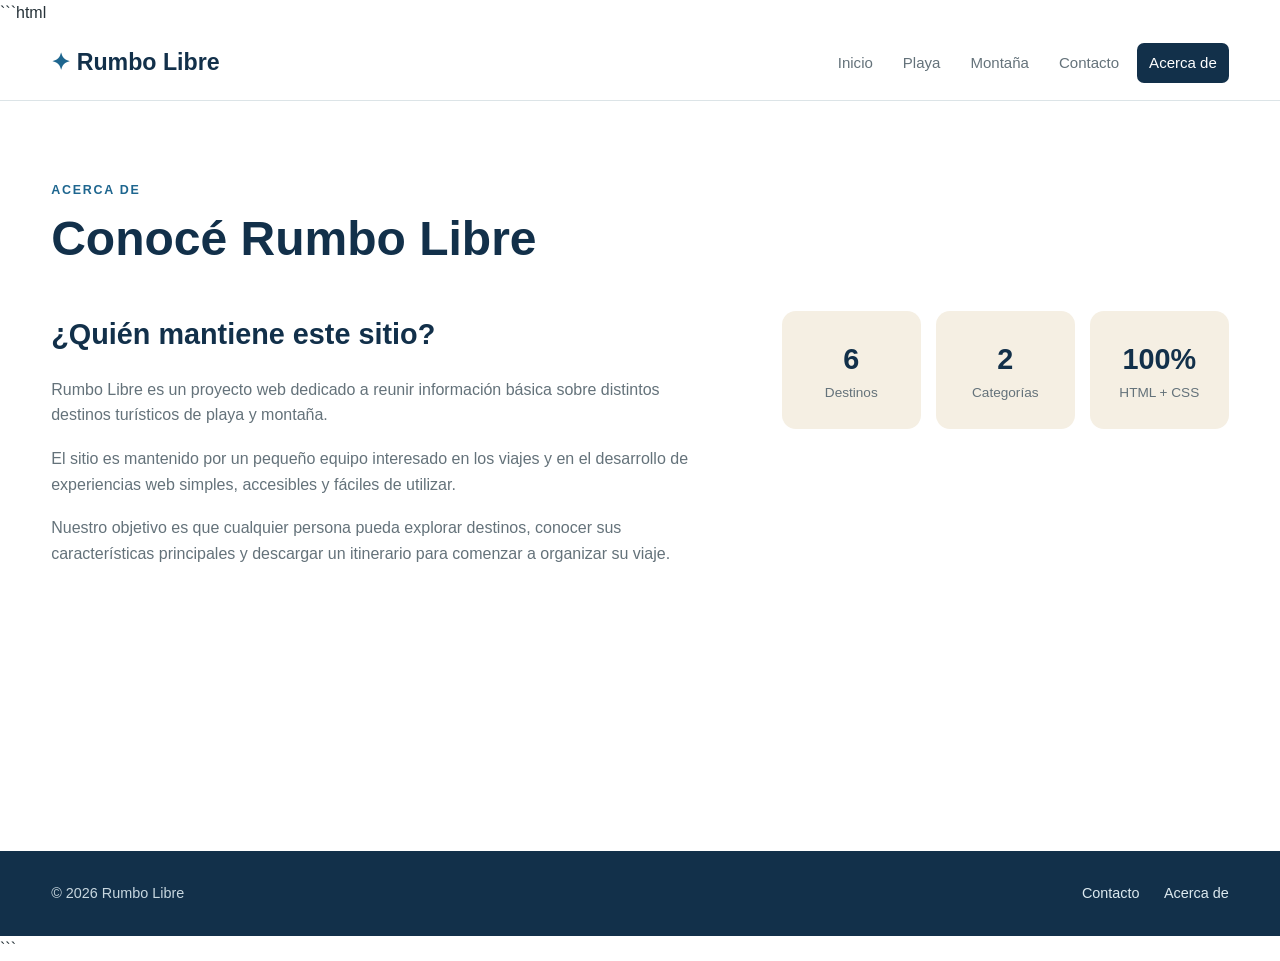
==== ChatGPT/turismo/acerca.html @ 8d8e6412 "Paginas de iAs finalizadas" ====
```html
<!DOCTYPE html>
<html lang="es">
<head>
    <meta charset="UTF-8">
    <meta name="viewport" content="width=device-width, initial-scale=1.0">
    <meta name="description" content="Información sobre quienes mantienen Rumbo Libre.">
    <title>Rumbo Libre - Acerca de</title>
    <link rel="stylesheet" href="estilosIA.css">
</head>

<body>

    <header class="encabezado">
        <div class="contenedor">
            <a href="index.html" class="logo">Rumbo Libre</a>

            <nav class="navegacion">
                <a href="index.html">Inicio</a>
                <a href="playa.html">Playa</a>
                <a href="montana.html">Montaña</a>
                <a href="contacto.html">Contacto</a>
                <a href="acerca.html" class="activo">Acerca de</a>
            </nav>
        </div>
    </header>

    <main>

        <section class="pagina-simple">
            <div class="contenedor">

                <div class="titulo-seccion">
                    <p class="etiqueta">ACERCA DE</p>
                    <h1>Conocé Rumbo Libre</h1>
                </div>

                <div class="acerca-grid">

                    <div class="acerca-texto">

                        <h2>¿Quién mantiene este sitio?</h2>

                        <p>
                            Rumbo Libre es un proyecto web dedicado a
                            reunir información básica sobre distintos
                            destinos turísticos de playa y montaña.
                        </p>

                        <p>
                            El sitio es mantenido por un pequeño equipo
                            interesado en los viajes y en el desarrollo
                            de experiencias web simples, accesibles y
                            fáciles de utilizar.
                        </p>

                        <p>
                            Nuestro objetivo es que cualquier persona
                            pueda explorar destinos, conocer sus
                            características principales y descargar
                            un itinerario para comenzar a organizar
                            su viaje.
                        </p>

                    </div>

                    <div class="acerca-datos">

                        <div class="dato">
                            <strong>6</strong>
                            <span>Destinos</span>
                        </div>

                        <div class="dato">
                            <strong>2</strong>
                            <span>Categorías</span>
                        </div>

                        <div class="dato">
                            <strong>100%</strong>
                            <span>HTML + CSS</span>
                        </div>

                    </div>

                </div>

            </div>
        </section>

    </main>

    <footer class="pie">
        <div class="contenedor pie-contenido">
            <p>© 2026 Rumbo Libre</p>

            <div>
                <a href="contacto.html">Contacto</a>
                <a href="acerca.html">Acerca de</a>
            </div>
        </div>
    </footer>

</body>
</html>
```
---- ChatGPT/turismo/estilosIA.css ----
/* =========================================================
   RUMBO LIBRE
   Hoja de estilos principal
   ========================================================= */


/* =========================================================
   VARIABLES
   ========================================================= */

:root {

    --azul-profundo: #12304a;

    --azul: #1e668f;

    --celeste: #e8f4f8;

    --verde: #476b52;

    --verde-claro: #edf3ed;

    --arena: #f5efe3;

    --blanco: #ffffff;

    --texto: #263238;

    --texto-suave: #64727a;

    --borde: #dce4e7;

    --sombra:
        0 10px 30px rgba(18, 48, 74, 0.10);

    --radio: 14px;

    --ancho: 1180px;
}



/* =========================================================
   RESET
   ========================================================= */

* {

    box-sizing: border-box;

    margin: 0;

    padding: 0;

}


html {

    scroll-behavior: smooth;

}


body {

    font-family:
        Arial,
        Helvetica,
        sans-serif;

    background-color: var(--blanco);

    color: var(--texto);

    line-height: 1.6;

}


img {

    display: block;

    max-width: 100%;

}


a {

    color: inherit;

    text-decoration: none;

}


button,
input,
textarea {

    font: inherit;

}



/* =========================================================
   ELEMENTOS GENERALES
   ========================================================= */

.contenedor {

    width: min(92%, var(--ancho));

    margin: 0 auto;

}


.etiqueta {

    color: var(--azul);

    font-size: 0.78rem;

    font-weight: bold;

    letter-spacing: 0.14em;

    margin-bottom: 10px;

}


.boton {

    display: inline-block;

    border: none;

    border-radius: 8px;

    cursor: pointer;

    font-weight: bold;

    padding: 12px 20px;

    text-align: center;

    transition:
        transform 0.2s ease,
        box-shadow 0.2s ease,
        background-color 0.2s ease;

}


.boton:hover {

    transform: translateY(-2px);

    box-shadow:
        0 7px 18px rgba(18, 48, 74, 0.18);

}


.boton-principal {

    background-color: var(--azul);

    color: var(--blanco);

}


.boton-principal:hover {

    background-color: var(--azul-profundo);

}


.boton-secundario {

    background-color: var(--blanco);

    border: 1px solid var(--blanco);

    color: var(--azul-profundo);

}


.boton-secundario:hover {

    background-color: var(--arena);

}



/* =========================================================
   ENLACES DE ITINERARIO
   ========================================================= */

.enlace-itinerario {

    color: var(--azul);

    font-size: 0.9rem;

    font-weight: bold;

    text-decoration: underline;

}


.enlace-itinerario:hover {

    color: var(--azul-profundo);

}



/* =========================================================
   HEADER / NAVEGACIÓN
   ========================================================= */

.encabezado {

    background-color: var(--blanco);

    border-bottom:
        1px solid var(--borde);

    position: relative;

    z-index: 10;

}


.encabezado .contenedor {

    align-items: center;

    display: flex;

    justify-content: space-between;

    min-height: 74px;

    gap: 30px;

}


.logo {

    color: var(--azul-profundo);

    font-size: 1.45rem;

    font-weight: 800;

    white-space: nowrap;

}


.logo::before {

    content: "✦ ";

    color: var(--azul);

}


.navegacion {

    align-items: center;

    display: flex;

    flex-wrap: wrap;

    gap: 6px;

}


.navegacion a {

    border-radius: 7px;

    color: var(--texto-suave);

    font-size: 0.94rem;

    padding: 8px 12px;

    transition:
        color 0.2s ease,
        background-color 0.2s ease;

}


.navegacion a:hover {

    background-color: var(--celeste);

    color: var(--azul-profundo);

}


.navegacion a.activo {

    background-color: var(--azul-profundo);

    color: var(--blanco);

}



/* =========================================================
   HERO
   ========================================================= */

.hero {

    align-items: center;

    background:
        linear-gradient(
            110deg,
            rgba(18, 48, 74, 0.96),
            rgba(30, 102, 143, 0.82)
        );

    color: var(--blanco);

    display: flex;

    min-height: 560px;

}


.hero-contenido {

    max-width: 1180px;

}


.hero .etiqueta {

    color: #cce9f2;

}


.hero h1 {

    font-size:
        clamp(2.7rem, 7vw, 5.3rem);

    line-height: 1.03;

    margin-bottom: 25px;

    max-width: 850px;

}


.hero p:not(.etiqueta) {

    color: #e6f1f5;

    font-size: 1.15rem;

    max-width: 650px;

}


.botones {

    display: flex;

    flex-wrap: wrap;

    gap: 12px;

    margin-top: 30px;

}



/* =========================================================
   CATEGORÍAS
   ========================================================= */

.destinos-inicio {

    padding: 90px 0;

}


.titulo-seccion {

    margin-bottom: 45px;

    max-width: 750px;

}


.titulo-seccion h1,
.titulo-seccion h2 {

    color: var(--azul-profundo);

    font-size:
        clamp(2rem, 4vw, 3rem);

    line-height: 1.15;

    margin-bottom: 15px;

}


.titulo-seccion > p:last-child {

    color: var(--texto-suave);

    font-size: 1.05rem;

}


.categorias {

    display: grid;

    grid-template-columns:
        repeat(2, 1fr);

    gap: 25px;

}


.categoria {

    border-radius: var(--radio);

    min-height: 300px;

    overflow: hidden;

    position: relative;

    transition:
        transform 0.25s ease,
        box-shadow 0.25s ease;

}


.categoria:hover {

    box-shadow: var(--sombra);

    transform: translateY(-5px);

}


.tarjeta-playa {

    background:
        linear-gradient(
            135deg,
            #d7edf3,
            #f5efe3
        );

}


.tarjeta-montana {

    background:
        linear-gradient(
            135deg,
            #dce9df,
            #edf3ed
        );

}


.categoria-contenido {

    display: flex;

    flex-direction: column;

    height: 100%;

    justify-content: center;

    padding: 50px;

}


.categoria-icono {

    color: var(--azul-profundo);

    font-size: 2rem;

    margin-bottom: 15px;

}


.tarjeta-montana .categoria-icono {

    color: var(--verde);

}


.categoria h3 {

    color: var(--azul-profundo);

    font-size: 2rem;

    margin-bottom: 10px;

}


.tarjeta-montana h3 {

    color: var(--verde);

}


.categoria p {

    color: var(--texto-suave);

    max-width: 450px;

}


.categoria-link {

    color: var(--azul);

    font-weight: bold;

    margin-top: 25px;

}


.tarjeta-montana .categoria-link {

    color: var(--verde);

}



/* =========================================================
   CABECERA DE CATEGORÍAS
   ========================================================= */

.cabecera-categoria {

    color: var(--blanco);

    padding: 90px 0;

}


.playa-header {

    background:
        linear-gradient(
            120deg,
            var(--azul-profundo),
            var(--azul)
        );

}


.montana-header {

    background:
        linear-gradient(
            120deg,
            #304c39,
            var(--verde)
        );

}


.cabecera-categoria .etiqueta {

    color: #d8edf3;

}


.montana-header .etiqueta {

    color: #dce9df;

}


.cabecera-categoria h1 {

    font-size:
        clamp(2.4rem, 6vw, 4rem);

    line-height: 1.1;

    margin-bottom: 15px;

}


.cabecera-categoria p:last-child {

    color: #e4eef2;

    font-size: 1.1rem;

    max-width: 650px;

}



/* =========================================================
   DESTINOS
   ========================================================= */

.lista-destinos {

    padding: 75px 0 100px;

}


.grid-destinos {

    display: grid;

    grid-template-columns:
        repeat(3, 1fr);

    gap: 28px;

}


.destino {

    background-color: var(--blanco);

    border:
        1px solid var(--borde);

    border-radius: var(--radio);

    box-shadow:
        0 5px 18px rgba(18, 48, 74, 0.06);

    overflow: hidden;

    transition:
        transform 0.25s ease,
        box-shadow 0.25s ease;

}


.destino:hover {

    box-shadow: var(--sombra);

    transform: translateY(-5px);

}


.destino img {

    aspect-ratio: 16 / 10;

    object-fit: cover;

    width: 100%;

}


.destino-contenido {

    padding: 25px;

}


.destino-categoria {

    color: var(--azul);

    font-size: 0.72rem;

    font-weight: bold;

    letter-spacing: 0.12em;

}


.destino h2 {

    color: var(--azul-profundo);

    font-size: 1.6rem;

    line-height: 1.2;

    margin: 7px 0 12px;

}


.destino p {

    color: var(--texto-suave);

    font-size: 0.95rem;

    margin-bottom: 18px;

}



/* =========================================================
   PÁGINAS SIMPLES
   ========================================================= */

.pagina-simple {

    min-height:
        calc(100vh - 150px);

    padding: 80px 0 100px;

}



/* =========================================================
   FORMULARIO
   ========================================================= */

.formulario-contenedor {

    background-color: var(--celeste);

    border-radius: var(--radio);

    max-width: 760px;

    padding: 35px;

}


.formulario {

    display: flex;

    flex-direction: column;

    gap: 22px;

}


.campo {

    display: flex;

    flex-direction: column;

    gap: 8px;

}


.campo label {

    color: var(--azul-profundo);

    font-size: 0.92rem;

    font-weight: bold;

}


.campo input,
.campo textarea {

    background-color: var(--blanco);

    border:
        1px solid var(--borde);

    border-radius: 8px;

    color: var(--texto);

    outline: none;

    padding: 13px 15px;

    transition:
        border-color 0.2s ease,
        box-shadow 0.2s ease;

}


.campo input:focus,
.campo textarea:focus {

    border-color: var(--azul);

    box-shadow:
        0 0 0 3px
        rgba(30, 102, 143, 0.12);

}


.campo textarea {

    min-height: 150px;

    resize: vertical;

}


.formulario .boton {

    align-self: flex-start;

}



/* =========================================================
   ACERCA DE
   ========================================================= */

.acerca-grid {

    align-items: start;

    display: grid;

    grid-template-columns:
        1.5fr 1fr;

    gap: 60px;

}


.acerca-texto h2 {

    color: var(--azul-profundo);

    font-size: 1.8rem;

    margin-bottom: 20px;

}


.acerca-texto p {

    color: var(--texto-suave);

    margin-bottom: 18px;

}


.acerca-datos {

    display: grid;

    grid-template-columns:
        repeat(3, 1fr);

    gap: 15px;

}


.dato {

    background-color: var(--arena);

    border-radius: var(--radio);

    padding: 25px 15px;

    text-align: center;

}


.dato strong {

    color: var(--azul-profundo);

    display: block;

    font-size: 1.8rem;

}


.dato span {

    color: var(--texto-suave);

    font-size: 0.85rem;

}



/* =========================================================
   FOOTER
   ========================================================= */

.pie {

    background-color: var(--azul-profundo);

    color: var(--blanco);

}


.pie-contenido {

    align-items: center;

    display: flex;

    justify-content: space-between;

    min-height: 85px;

}


.pie p {

    color: #c8d7df;

    font-size: 0.9rem;

}


.pie a {

    color: #dce9ef;

    font-size: 0.9rem;

    margin-left: 20px;

}


.pie a:hover {

    text-decoration: underline;

}



/* =========================================================
   RESPONSIVE - TABLET
   ========================================================= */

@media (max-width: 900px) {

    .encabezado .contenedor {

        align-items: flex-start;

        flex-direction: column;

        gap: 10px;

        padding: 17px 0;

    }


    .navegacion {

        width: 100%;

    }


    .navegacion a {

        padding: 7px 9px;

    }


    .grid-destinos {

        grid-template-columns:
            repeat(2, 1fr);

    }


    .acerca-grid {

        grid-template-columns: 1fr;

        gap: 35px;

    }

}



/* =========================================================
   RESPONSIVE - MOBILE
   ========================================================= */

@media (max-width: 600px) {

    .contenedor {

        width: min(90%, var(--ancho));

    }


    .encabezado .contenedor {

        min-height: auto;

    }


    .logo {

        font-size: 1.3rem;

    }


    .navegacion {

        gap: 3px;

    }


    .navegacion a {

        font-size: 0.82rem;

        padding: 6px 7px;

    }


    .hero {

        min-height: 520px;

    }


    .hero h1 {

        font-size: 2.65rem;

    }


    .hero p:not(.etiqueta) {

        font-size: 1rem;

    }


    .botones {

        flex-direction: column;

    }


    .botones .boton {

        width: 100%;

    }


    .destinos-inicio {

        padding: 65px 0;

    }


    .categorias {

        grid-template-columns: 1fr;

    }


    .categoria-contenido {

        padding: 35px;

    }


    .cabecera-categoria {

        padding: 65px 0;

    }


    .cabecera-categoria h1 {

        font-size: 2.5rem;

    }


    .lista-destinos {

        padding: 55px 0 70px;

    }


    .grid-destinos {

        grid-template-columns: 1fr;

    }


    .pagina-simple {

        padding: 60px 0 70px;

    }


    .titulo-seccion h1,
    .titulo-seccion h2 {

        font-size: 2.2rem;

    }


    .formulario-contenedor {

        padding: 22px;

    }


    .formulario .boton {

        width: 100%;

    }


    .acerca-datos {

        grid-template-columns: 1fr;

    }


    .pie-contenido {

        align-items: flex-start;

        flex-direction: column;

        gap: 12px;

        justify-content: center;

        padding: 20px 0;

    }


    .pie a {

        margin-left: 0;

        margin-right: 15px;

    }

}
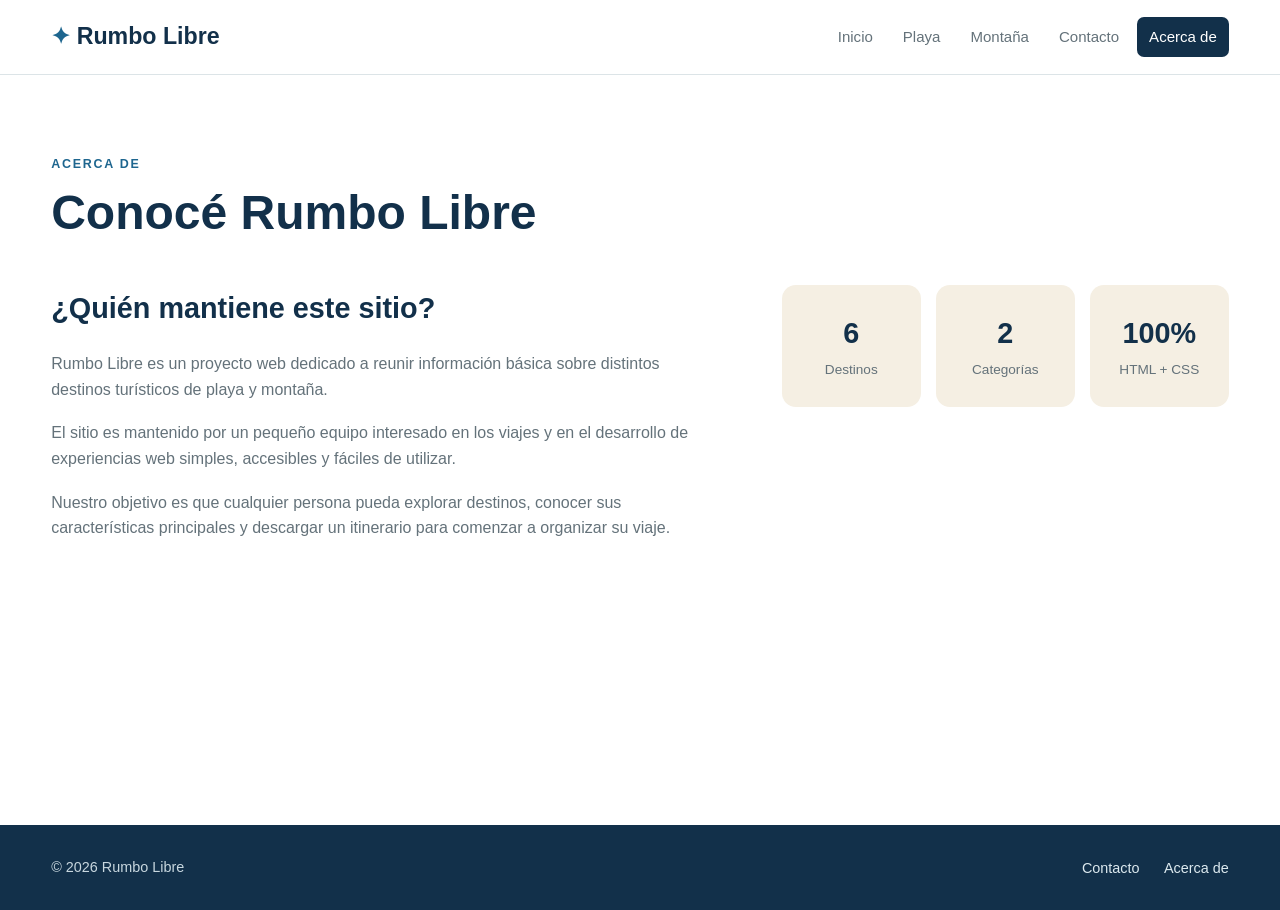
==== commit 5cb0cc3a: "error de copiado en archivos html solucionado" ====
--- a/ChatGPT/turismo/acerca.html
+++ b/ChatGPT/turismo/acerca.html
@@ -1,4 +1,4 @@
-```html
+
 <!DOCTYPE html>
 <html lang="es">
 <head>
@@ -103,4 +103,3 @@
 
 </body>
 </html>
-```
